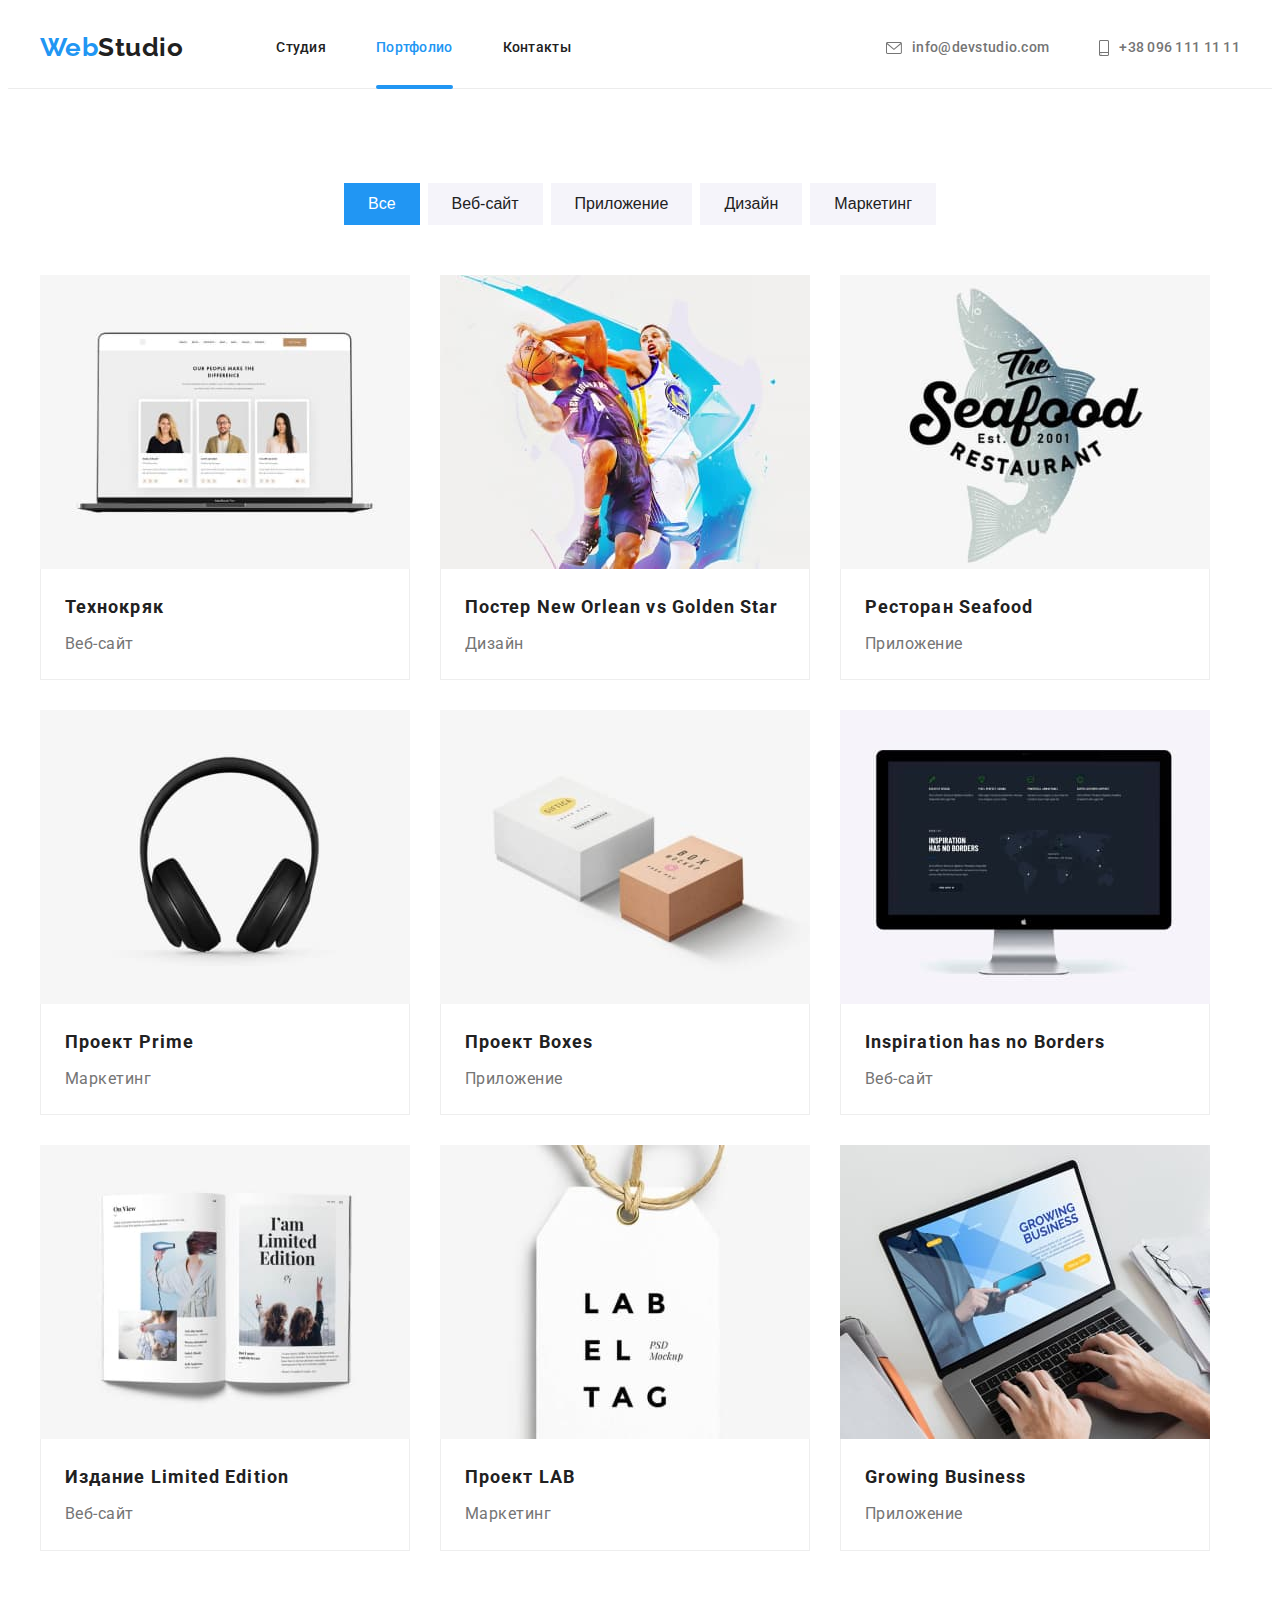
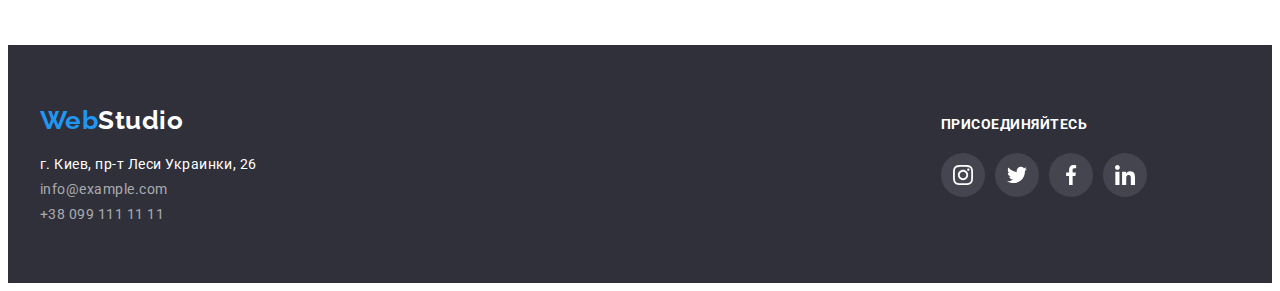
==== portfolio.html @ 26cce3b7 "+" ====
<!DOCTYPE html>
<html lang="ru">

<head>
    <meta charset="UTF-8">
    <meta http-equiv="X-UA-Compatible" content="IE=edge">
    <meta name="viewport" content="width=device-width, initial-scale=1.0">
    <title>Document</title>
    <link
        href="https://fonts.googleapis.com/css2?family=Raleway:wght@700&family=Roboto:wght@400;500;700;900&display=swap"
        rel="stylesheet">
    <link rel="stylesheet" href="https://cdnjs.cloudflare.com/ajax/libs/modern-normalize/1.1.0/modern-normalize.min.css"
        integrity="sha512-wpPYUAdjBVSE4KJnH1VR1HeZfpl1ub8YT/NKx4PuQ5NmX2tKuGu6U/JRp5y+Y8XG2tV+wKQpNHVUX03MfMFn9Q=="
        crossorigin="anonymous" referrerpolicy="no-referrer" />
    <link rel="stylesheet" href="./css/styles.css">
</head>

<body>
    <!--шапка сайта-->
    <header class="header">
        <div class="container main-nav">
            <nav class="site-nav">
                <a href="./index.html" class="logo-header">
                    <span class="accent-logo">Web</span>Studio
                </a>
                <ul class="site-nav list">
                    <li class="item"><a href="./index.html" class="nav-link">Студия</a></li>
                    <li class="item"><a href="./portfolio.html" class="nav-link active-page">Портфолио</a></li>
                    <li class="item"><a href="" class="nav-link">Контакты</a></li>
                </ul>
            </nav>
            <ul class="info-header">
                <li class="item"><a href="mailto:info@devstudio.com" class="nav-info">
                        <svg class="icon-mail" width="16px" height="12px">
                            <use href='./images/sprite.svg#icon-mail'></use>
                        </svg>
                        info@devstudio.com</a></li>
                <li class="item"><a href="tel:+380961111111" class="nav-info">
                        <svg class="icon-phone" width="10px" height="16px">
                            <use href='./images/sprite.svg#icon-phone'></use>
                        </svg>
                        +38 096 111 11 11</a></li>
            </ul>
        </div>
    </header>

    <!-- main сайта -->
    <main>
        <!-- Портфолио -->
        <section class="section">
            <div class="container">
                <h1 class="portfolio-main visually-hidden">Портфолио</h1>
                <ul class="filter">
                    <li class="item"><button type="button" class="filter-button active-button">Все</button></li>
                    <li class="item"><button type="button" class="filter-button">Веб-сайт</button></li>
                    <li class="item"><button type="button" class="filter-button">Приложение</button></li>
                    <li class="item"><button type="button" class="filter-button">Дизайн</button></li>
                    <li class="item"><button type="button" class="filter-button">Маркетинг</button></li>
                </ul>
                <ul class="portfolio-list">
                    <li class="item">
                        <a href="" class="portfolio-link">
                            <div class="thumb-portfolio">
                                <img src="./images/1.jpg" alt="список работников компании на ноутбуке" width="370">
                                <p class="thumb-text">Технокряк это современная площадка распространения коронавируса. Компании используют эту платформу для цифрового
                                    шпионажа и атак на защищённые сервера конкурентов.
                                </p>
                            </div>
                            <div class="portfolio-box">
                                <h3 class="portfolio-title">Технокряк</h3>
                                <p class="portfolio-text">Веб-сайт</p>
                            </div>
                        </a>
                    </li>
                    <li class="item">
                        <a href="" class="portfolio-link">
                            <div class="thumb-portfolio">
                                <img src="./images/2.jpg" alt="список работников компании на ноутбуке" width="370">
                                <p class="thumb-text"></p>
                            </div>
                            <div class="portfolio-box">
                                <h3 class="portfolio-title">Постер New Orlean vs Golden Star</h3>
                                <p class="portfolio-text">Дизайн</p>
                            </div>
                        </a>
                    </li>
                    <li class="item">
                        <a href="" class="portfolio-link">
                            <div class="thumb-portfolio">
                                <img src="./images/3.jpg" alt="список работников компании на ноутбуке" width="370">
                                <p class="thumb-text"></p>
                            </div>
                            <div class="portfolio-box">
                                <h3 class="portfolio-title">Ресторан Seafood</h3>
                                <p class="portfolio-text">Приложение</p>
                            </div>
                        </a>
                    </li>
                    <li class="item">
                        <a href="" class="portfolio-link">
                            <div class="thumb-portfolio">
                                <img src="./images/4.jpg" alt="список работников компании на ноутбуке" width="370">
                                <p class="thumb-text"></p>
                            </div>
                            <div class="portfolio-box">
                                <h3 class="portfolio-title">Проект Prime</h3>
                                <p class="portfolio-text">Маркетинг</p>
                            </div>
                        </a>
                    </li>
                    <li class="item">
                        <a href="" class="portfolio-link">
                            <div class="thumb-portfolio">
                                <img src="./images/5.jpg" alt="список работников компании на ноутбуке" width="370">
                                <p class="thumb-text"></p>
                            </div>
                            <div class="portfolio-box">
                                <h3 class="portfolio-title">Проект Boxes</h3>
                                <p class="portfolio-text">Приложение</p>
                            </div>
                        </a>
                    </li>
                    <li class="item">
                        <a href="" class="portfolio-link">
                            <div class="thumb-portfolio">
                                <img src="./images/6.jpg" alt="список работников компании на ноутбуке" width="370">
                                <p class="thumb-text"></p>
                            </div>
                            <div class="portfolio-box">
                                <h3 class="portfolio-title">Inspiration has no Borders</h3>
                                <p class="portfolio-text">Веб-сайт</p>
                            </div>
                        </a>
                    </li>
                    <li class="item">
                        <a href="" class="portfolio-link">
                            <div class="thumb-portfolio">
                                <img src="./images/7.jpg" alt="список работников компании на ноутбуке" width="370">
                                <p class="thumb-text"></p>
                            </div>
                            <div class="portfolio-box">
                                <h3 class="portfolio-title">Издание Limited Edition</h3>
                                <p class="portfolio-text">Веб-сайт</p>
                            </div>
                        </a>
                    </li>
                    <li class="item">
                        <a href="" class="portfolio-link">
                            <div class="thumb-portfolio">
                                <img src="./images/8.jpg" alt="список работников компании на ноутбуке" width="370">
                                <p class="thumb-text"></p>
                            </div>
                            <div class="portfolio-box">
                                <h3 class="portfolio-title">Проект LAB</h3>
                                <p class="portfolio-text">Маркетинг</p>
                            </div>
                        </a>
                    </li>
                    <li class="item">
                        <a href="" class="portfolio-link">
                            <div class="thumb-portfolio">
                                <img src="./images/9.jpg" alt="список работников компании на ноутбуке" width="370">
                                <p class="thumb-text"></p>
                            </div>
                            <div class="portfolio-box">
                                <h3 class="portfolio-title">Growing Business</h3>
                                <p class="portfolio-text">Приложение</p>
                            </div>
                        </a>
                    </li>
                </ul>
        </section>
        </div>

    </main>
    <!--Футер сайта-->
    <footer class="footer-page">
        <div class="container footer-nav">
            <div class="address-box">
                <a href="./index.html" class="logo-footer">
                    <span class="accent-logo">Web</span>Studio
                </a>
                <address class="address">
                    <a href="https://goo.gl/maps/AYaL6vAWbD5dz4p6A" target="_blank" rel="noopener noreferrer"
                        class="map-link">г. Киев,
                        пр-т Леси Украинки, 26</a>
                    <a href="mailto:info@example.com" class="item">info@example.com</a>
                    <a href="tel:+380991111111" class="item">+38 099 111 11 11</a>
                </address>
            </div>
            <div class="join-box">
                <h2 class="join-title">присоединяйтесь</h2>
                <ul class="join-links">
                    <li class="social-link">
                        <a href="#" class="icon-link" aria-label="instagram">
                            <svg class="" width="20px" height="20px">
                                <use href="./images/sprite.svg#icon-instagram"></use>
                            </svg>
                        </a>
                    </li>
                    <li class="social-link">
                        <a href="#" class="icon-link" aria-label="twitter">
                            <svg class="" width="20px" height="20px">
                                <use href="./images/sprite.svg#icon-twitter"></use>
                            </svg>
                        </a>
                    </li>
                    <li class="social-link">
                        <a href="#" class="icon-link" aria-label="facebook">
                            <svg class="" width="20px" height="20px">
                                <use href="./images/sprite.svg#icon-facebook"></use>
                            </svg>
                        </a>
                    </li>
                    <li class="social-link">
                        <a href="#" class="icon-link" aria-label="linkedin">
                            <svg class="" width="20px" height="20px">
                                <use href="./images/sprite.svg#icon-linkedin"></use>
                            </svg>
                        </a>
                    </li>
                </ul>
            </div>
        </div>
    </footer>
</body>

</html>
---- css/styles.css ----
:root {
  --primary-text-color: #212121;
  --text-color: #757575;
  --accent-text-color: rgba(255, 255, 255, 0.6);
  --accent-color: #2196f3;
  --primary-white-color: #ffffff;
  --accent-white-color: #f5f4fa;
  --bg-color: #2f303a;
  --primary-bg-color: #e5e5e5;
}

body {
  font-family: Roboto, sans-serif;
  font-weight: 500;
  letter-spacing: 0.03em;
  color: var(--primary-text-color);
}

ul {
  list-style: none;
  margin: 0;
  padding: 0;
}

a {
  text-decoration: none;
}

h1,
h2,
h3,
p {
  margin-top: 0;
  margin-bottom: 0;
}

.visually-hidden {
  position: absolute;
  clip: rect(0 0 0 0);
  width: 1px;
  height: 1px;
  margin: -1px;
}

img {
  display: block;
}

.section-title {
  margin-bottom: 50px;

  font-weight: 700;
  font-size: 36px;
  line-height: 1.17;
  text-align: center;
}

.container {
  width: 1200px;
  margin-left: auto;
  margin-right: auto;
  padding-left: 15px;
  padding-right: 15px;
}

.section {
  padding-top: 94px;
  padding-bottom: 94px;
}

.section-nopadding {
  padding-top: 0;
  padding-bottom: 94px;
}

/* --------Header--------- */
/* Лого */
.header {
  border-bottom: 1px solid #ececec;
}

.logo-header {
  margin-right: 93px;

  font-family: Raleway, sans-serif;
  font-weight: 700;
  font-size: 26px;
  line-height: 1.2;
  color: var(--primary-text-color);
}

.logo-footer {
  color: var(--primary-white-color);
  font-family: Raleway;
  font-weight: 700;
  font-size: 26px;
  line-height: 1.19;
}

.accent-logo {
  color: var(--accent-color);
}

/* Навигация */
.main-nav {
  display: flex;
  align-items: center;
}

.site-nav {
  display: flex;
  align-items: center;
}

.info-header {
  display: flex;
  margin-left: auto;
  justify-content: center;
  align-items: center;
}

.info-header .item:not(:last-child) {
  margin-right: 50px;
}

.nav-link {
  position: relative;
  display: block;
  padding-top: 32px;
  padding-bottom: 32px;
  font-size: 14px;
  line-height: 1.14;
  letter-spacing: 0.02em;
  color: var(--primary-text-color);

  transition: color 250ms cubic-bezier(0.4, 0, 0.2, 1);
}

.nav-link:hover,
.nav-link:focus {
  color: var(--accent-color);
}

.active-page {
  color: var(--accent-color);
}

.nav-link.active-page::after {
  content: "";
  position: absolute;
  display: block;
  width: 100%;
  height: 4px;
  left: 0;
  bottom: -1px;
  background-color: var(--accent-color);
  border-radius: 2px;
}

.nav-info {
  display: flex;
  align-items: center;
  justify-content: center;
  text-align: center;

  color: var(--text-color);
  fill: var(--text-color);
  font-size: 14px;
  line-height: 1.14;
  letter-spacing: 0.02em;

  transition: color 250ms cubic-bezier(0.4, 0, 0.2, 1);
}

.icon-mail {
  margin-right: 10px;

  transition: fill 250ms cubic-bezier(0.4, 0, 0.2, 1);
}

.icon-phone {
  margin-right: 10px;

  transition: fill 250ms cubic-bezier(0.4, 0, 0.2, 1);
}

.nav-info:hover,
.nav-info:focus {
  color: var(--accent-color);
  fill: var(--accent-color);
}

.site-nav .item:not(:last-child) {
  margin-right: 50px;
}

/* ------Hero-page------ */
.overlay {
  max-width: 1600px;
  margin-left: auto;
  margin-right: auto;
  background-image: linear-gradient(
      rgba(47, 48, 58, 0.4),
      rgba(47, 48, 58, 0.4)
    ),
    url(../images/headerbg.jpg);
}

.hero-page {
  padding-top: 200px;
  text-align: center;
  background-color: var(--bg-color);
  padding-bottom: 200px;
}

.hero-title {
  margin-bottom: 30px;

  font-weight: 900;
  font-size: 44px;
  line-height: 1.36;
  letter-spacing: 0.06em;
  text-transform: uppercase;
  color: var(--primary-white-color);
}

.hero-button {
  padding: 10px 32px;
  font-family: Roboto;
  font-weight: 700;
  font-size: 16px;
  line-height: 1.9;
  letter-spacing: 0.06em;
  color: var(--primary-white-color);
  background-color: var(--accent-color);
  cursor: pointer;
  box-shadow: 0px 4px 4px rgba(0, 0, 0, 0.15);
  border-radius: 4px;

  transition: background-color 250ms cubic-bezier(0.4, 0, 0.2, 1);
}

.hero-button:hover,
.hero-button:focus {
  background-color: #188ce8;
}

/* -----Приемущества-----*/
.feature-box {
  display: flex;
  flex-wrap: wrap;
  justify-content: center;
  align-items: center;

  margin-bottom: 30px;
  width: 270px;
  height: 120px;
  background: #f5f4fa;
  border-radius: 4px;
}

.icon-feauture {
  display: flex;
}

.features-list {
  display: flex;
  flex-wrap: wrap;
}

.features-list .item:not(:last-child) {
  margin-right: 30px;
}

.features-list .item {
  width: 270px;
}

.feautures-title {
  margin-bottom: 10px;

  font-weight: 700;
  font-size: 14px;
  line-height: 1.14;
  text-transform: uppercase;
}

.feautures-text {
  font-weight: 400;
  font-size: 14px;
  line-height: 1.7;
  color: var(--text-color);
}

/* ------Чем Мы Занимаемся------ */
.thumb-example {
  position: relative;
  display: flex;
}

.thumb-example:not(:last-child) {
  margin-right: 30px;
}

.thumb-example::after {
  position: absolute;
  display: inline-block;
  content: "";
  bottom: 0;

  width: 100%;
  height: 70px;
  background: rgba(47, 48, 58, 0.8);

  z-index: 1;
}

.example-text {
  position: absolute;
  bottom: 0;

  padding-left: 83px;
  padding-bottom: 27px;
  font-weight: 700;
  font-size: 14px;
  line-height: 1.14;
  text-align: center;
  text-transform: uppercase;
  color: var(--primary-white-color);

  z-index: 2;
}

.examples {
  display: flex;
  flex-wrap: wrap;
}

.examples-title {
  margin-bottom: 50px;
}

/* ------Наша Комнада------- */
.team-list {
  display: flex;
  flex-wrap: wrap;
  text-align: center;
}

.team-list .item {
  background-color: #fff;
  box-shadow: 0px 1px 3px rgba(0, 0, 0, 0.12), 0px 1px 1px rgba(0, 0, 0, 0.14),
    0px 2px 1px rgba(0, 0, 0, 0.2);
  border-radius: 0px 0px 4px 4px;
}

.team-list .item:not(:last-child) {
  margin-right: 30px;
}

.our-team {
  background-color: var(--accent-white-color);
}

.team-name {
  margin-bottom: 10px;
  font-weight: 500;
  font-size: 16px;
  line-height: 1.2;
  text-align: center;
}

.work-title {
  margin-bottom: 16px;

  font-weight: 400;
  font-size: 16px;
  line-height: 1.2;
  text-align: center;
  color: var(--text-color);
}

.team-box {
  padding-left: 32px;
  padding-right: 32px;
  padding-top: 30px;
  padding-bottom: 30px;
}

/* Социфльные сети */
.social-links {
  display: flex;
  align-items: center;
}

.social-link {
  display: flex;
  flex-wrap: wrap;
  align-items: center;
  justify-content: center;
  width: 44px;
  height: 44px;
}

.social-link:not(:last-child) {
  margin-right: 10px;
}

.link-icon {
  display: flex;
  flex-wrap: wrap;
  align-items: center;
  justify-content: center;
  width: 100%;
  height: 100%;
  border-radius: 50%;
  background-color: var(--primary-white-color);
  fill: #afb1b8;

  transition: background-color 250ms cubic-bezier(0.4, 0, 0.2, 1);
}

.social-icon {
  transition: fill 250ms cubic-bezier(0.4, 0, 0.2, 1);
}

.link-icon:hover,
.link-icon:focus {
  background-color: var(--accent-color);
}

.link-icon:hover .social-icon,
.link-icon:focus .social-icon {
  fill: var(--primary-white-color);
}

/* -----------Постоянные клиенты---------- */
.clients-list {
  display: flex;
  flex-wrap: wrap;
}

.client-icon {
  border: 1px solid #afb1b8;
  box-sizing: border-box;
  border-radius: 4px;
  display: flex;
  flex-wrap: wrap;
  align-items: center;
  justify-content: center;
  width: 170px;
  height: 92px;

  transition: border 250ms cubic-bezier(0.4, 0, 0.2, 1);
}

.client-link:not(:last-child) {
  margin-right: 30px;
}

.company-icon {
  fill: #afb1b8;

  transition: fill 250ms cubic-bezier(0.4, 0, 0.2, 1);
}

.client-icon:hover .company-icon,
.client-icon:focus .company-icon {
  fill: var(--accent-color);
}

.client-icon:hover,
.client-icon:focus {
  border: 1px solid var(--accent-color);
}

/*--------Футер сайта---------*/
.footer-page {
  padding-top: 60px;
  padding-bottom: 60px;
  background-color: var(--bg-color);
  color: var(--primary-white-color);
}

.footer-nav {
  display: flex;
  align-items: baseline;
  justify-content: space-between;
}

.address-box {
  margin-right: 70px;
}

.address {
  display: flex;
  flex-direction: column;
  font-style: normal;
}

.map-link {
  margin-top: 20px;
  margin-bottom: 9px;
  color: var(--primary-white-color);
  font-weight: 400;
  font-size: 14px;
  line-height: 1.17;
}

.address .item {
  color: var(--accent-text-color);
  font-weight: 400;
  font-size: 14px;
  line-height: 1.17;

  transition: color 250ms cubic-bezier(0.4, 0, 0.2, 1);
}

.address .item:hover {
  color: var(--primary-white-color);
}

.address .item:not(:last-child) {
  margin-bottom: 9px;
}

.join-title {
  margin-bottom: 20px;

  font-weight: 700;
  font-size: 14px;
  line-height: 1.14;
  text-transform: uppercase;
}

.join-links {
  display: flex;
  margin-right: 93px;
}

.social-link {
  display: flex;
  flex-wrap: wrap;
  align-items: center;
  justify-content: center;
  width: 44px;
  height: 44px;
}

.icon-link {
  display: flex;
  flex-wrap: wrap;
  align-items: center;
  justify-content: center;
  width: 100%;
  height: 100%;
  border-radius: 50%;
  background-color: rgba(255, 255, 255, 0.1);
  fill: var(--primary-white-color);

  transition: background-color 250ms cubic-bezier(0.4, 0, 0.2, 1);
}

.icon-link:hover,
.icon-link:focus {
  background-color: var(--accent-color);
}

.subscribe {
  display: flex;
  flex-direction: column;
}

.subscribe-email {
  border: 1px solid rgba(255, 255, 255, 0.3);
  border-radius: 4px;
  background-color: #2f303a;
}

.subscribe-title {
  margin-bottom: 20px;

  font-size: 14px;
  line-height: 1.14;
  text-transform: uppercase;
}

.subscribe-box {
  display: flex;
  border: none;
  padding: 0;
}

.subscribe-email {
  font-family: inherit;

  width: 358px;
  height: 50px;
  margin-right: 12px;

  padding: 0 16px 0 16px;
}

.subscribe-email::placeholder {
  font-weight: 400;
  font-size: 16px;
  line-height: 1.25;
  color: rgba(255, 255, 255, 0.6);
}

.form-subscribe:focus {
  outline: none;
  border: 1px solid rgba(255, 255, 255, 0.3);
}

.submit-button-footer {
  display: inline-flex;
  padding-left: 29px;
  padding-right: 13px;

  background: var(--accent-color);
  box-shadow: 0px 4px 4px rgba(0, 0, 0, 0.15);
  border-radius: 4px;
  cursor: pointer;
  font-weight: 700;
  font-size: 16px;
  line-height: 1.87;
  align-items: center;
  text-align: center;
  letter-spacing: 0.06em;
  color: var(--primary-white-color);
  border: none;
}

.submit-button-footer::after {
  content: "";
  width: 24px;
  height: 24px;
  margin-left: 10px;

  background-image: url(../images/sendfooter.svg);
  background-size: contain;
}

/*-------Портфолио-------- */
.filter {
  display: flex;
  justify-content: center;
  text-align: center;
  margin-top: 0;
  margin-bottom: 50px;
}

.filter .item:not(:last-child) {
  margin-right: 8px;
}

.filter-button {
  padding: 6px 22px;

  color: var(--primary-text-color);
  background-color: var(--accent-white-color);
  font-weight: 500;
  font-size: 16px;
  line-height: 1.6;
  text-align: center;
  cursor: pointer;
  border-color: transparent;

  transition: box-shadow 250ms cubic-bezier(0.4, 0, 0.2, 1),
    color 250ms cubic-bezier(0.4, 0, 0.2, 1),
    background-color 250ms cubic-bezier(0.4, 0, 0.2, 1);
}

.filter-button:hover,
.filter-button:focus {
  background-color: var(--accent-color);
  color: var(--primary-white-color);
  box-shadow: 0px 3px 1px rgba(0, 0, 0, 0.1), 0px 1px 2px rgba(0, 0, 0, 0.08),
    0px 2px 2px rgba(0, 0, 0, 0.12);
}

.active-button {
  background-color: var(--accent-color);
  color: var(--primary-white-color);
}

.portfolio-title {
  margin-bottom: 4px;

  font-weight: 700;
  font-size: 18px;
  line-height: 2;
  letter-spacing: 0.06em;
  color: var(--primary-text-color);
}

.portfolio-text {
  color: var(--text-color);
  font-weight: 400;
  font-size: 16px;
  line-height: 1.9;
  color: var(--text-color);
}

.portfolio-list {
  display: flex;
  flex-wrap: wrap;
}

.portfolio-list .item {
  background: #ffffff;
  margin-right: 30px;
  margin-bottom: 30px;
}

.portfolio-list .item:nth-last-child(-n + 3) {
  margin-bottom: 0px;
}

.portfolio-list .item:nth-child(3n) {
  margin-right: 0px;
}

.portfolio-box {
  padding-top: 20px;
  padding-bottom: 20px;
  padding-left: 24px;
  padding-right: 24px;

  background: #ffffff;
  border: 1px solid #eeeeee;
  border-top: none;
}

.thumb-portfolio {
  position: relative;
  overflow: hidden;
}

.portfolio-link {
  display: block;
  transition: box-shadow 250ms cubic-bezier(0.4, 0, 0.2, 1);
}

.portfolio-link:hover,
.portfolio-link:focus {
  box-shadow: 0px 1px 1px rgba(0, 0, 0, 0.12), 0px 4px 4px rgba(0, 0, 0, 0.06),
    1px 4px 6px rgba(0, 0, 0, 0.16);
}

.thumb-text {
  position: absolute;
  display: block;
  width: 100%;
  height: 100%;
  top: 0;
  left: 0;

  padding: 63px 24px;
  transform: translateY(100%);
  transition: transform 250ms cubic-bezier(0.4, 0, 0.2, 1);
  opacity: 0;

  font-weight: 400;
  font-size: 18px;
  line-height: 1.5;
  color: var(--primary-white-color);
  background-color: rgba(33, 150, 243, 0.9);
}

.portfolio-link:hover .thumb-text {
  opacity: 1;
  transform: translateY(0);
}

/* -------Модальное окно------- */
.backdrop {
  position: fixed;
  top: 0;
  left: 0;
  width: 100%;
  height: 100%;
  background-color: rgba(0, 0, 0, 0.2);

  opacity: 1;
  transition: opacity 250ms cubic-bezier(0.4, 0, 0.2, 1);
}

.backdrop.is-hidden {
  opacity: 0;
  pointer-events: none;
}

.backdrop.is-hidden.modal {
  transform: translate(-50%, -50%), scale(0.9);
}

.modal {
  position: absolute;
  top: 50%;
  left: 50%;

  width: 528px;
  height: 581px;
  background-color: var(--primary-white-color);

  transform: translate(-50%, -50%) scale(1);
  transition: opacity 250ms cubic-bezier(0.4, 0, 0.2, 1);

  padding: 40px;
}

.button-close {
  position: absolute;
  top: 8px;
  right: 8px;

  width: 30px;
  height: 30px;
  border-radius: 50%;
  background: #ffffff;
  border: 1px solid rgba(0, 0, 0, 0.1);
  cursor: pointer;
}

.icon-close {
  transition: fill 250ms cubic-bezier(0.4, 0, 0.2, 1);
}

.button-close:hover .icon-close {
  fill: var(--accent-color);
}

.modal-title {
  display: block;
  font-size: 20px;
  line-height: 1.15;
  text-align: center;

  margin-bottom: 12px;
}

.form {
  padding: 0;
  border: none;
}

.form-input {
  display: block;
  width: 100%;
  height: 40px;

  margin-bottom: 10px;
  margin-top: 4px;
  padding: 0 10px 0 42px;

  border: 1px solid rgba(33, 33, 33, 0.2);
  border-radius: 4px;

  transition: border 250ms cubic-bezier(0.4, 0, 0.2, 1);
}

.form-input:focus {
  outline: none;
  border: 1px solid var(--accent-color);
}

.form-input:focus + svg {
  fill: var(--accent-color);
}

.form-icon {
  display: block;
  position: absolute;
  top: 35%;
  left: 15px;

  transition: fill 250ms cubic-bezier(0.4, 0, 0.2, 1);
}

.form-box {
  position: relative;

  font-weight: 400;
  font-size: 12px;
  line-height: 1.16;
  letter-spacing: 0.01em;

  color: var(--text-color);
}

.comment {
  width: 100%;
  height: 120px;
  display: block;
  resize: none;

  margin-top: 4px;
  margin-bottom: 20px;
  padding: 12px 16px;

  border: 1px solid rgba(33, 33, 33, 0.2);
  border-radius: 4px;

  transition: border 250ms cubic-bezier(0.4, 0, 0.2, 1);
}

.comment::placeholder {
  font-weight: 400;
  font-size: 14px;
  line-height: 1.14;
  letter-spacing: 0.01em;

  color: rgba(117, 117, 117, 0.5);
}

.comment:focus {
  outline: none;
  border: 1px solid var(--accent-color);
}

.policy-box {
  display: flex;
  align-items: center;

  margin-bottom: 30px;

  font-weight: 400;
  font-size: 14px;
  line-height: 1.7;
  color: var(--text-color);
}

.policy-box a {
  color: var(--accent-color);
  text-decoration: underline;
}

.policy-checkbox {
  position: absolute;
  clip: rect(0 0 0 0);
  width: 1px;
  height: 1px;
  margin: -1px;
  overflow: hidden;
}

.policy-box::before {
  display: inline-block;
  content: "";
  width: 15px;
  height: 15px;
  border: 1px solid #212121;
  border-radius: 2px;

  margin-right: 7px;
}

.policy-checkbox:checked + .policy-box::before {
  border-color: transparent;
  background-color: var(--accent-color);
  background-image: url(../images/checkbox.svg);
  background-repeat: no-repeat;
  background-position: center;
  background-size: contain;
}

.policy-checkbox:focus + .policy-box::before {
  outline: 1px solid var(--accent-color);
}

.submit-button {
  display: flex;
  margin-left: auto;
  margin-right: auto;

  padding: 10px 56px;

  background: var(--accent-color);
  box-shadow: 0px 4px 4px rgba(0, 0, 0, 0.15);
  border-radius: 4px;
  border: none;
  cursor: pointer;
  font-weight: 700;
  font-size: 16px;
  line-height: 1.9;
  letter-spacing: 0.06em;
  color: var(--primary-white-color);
}
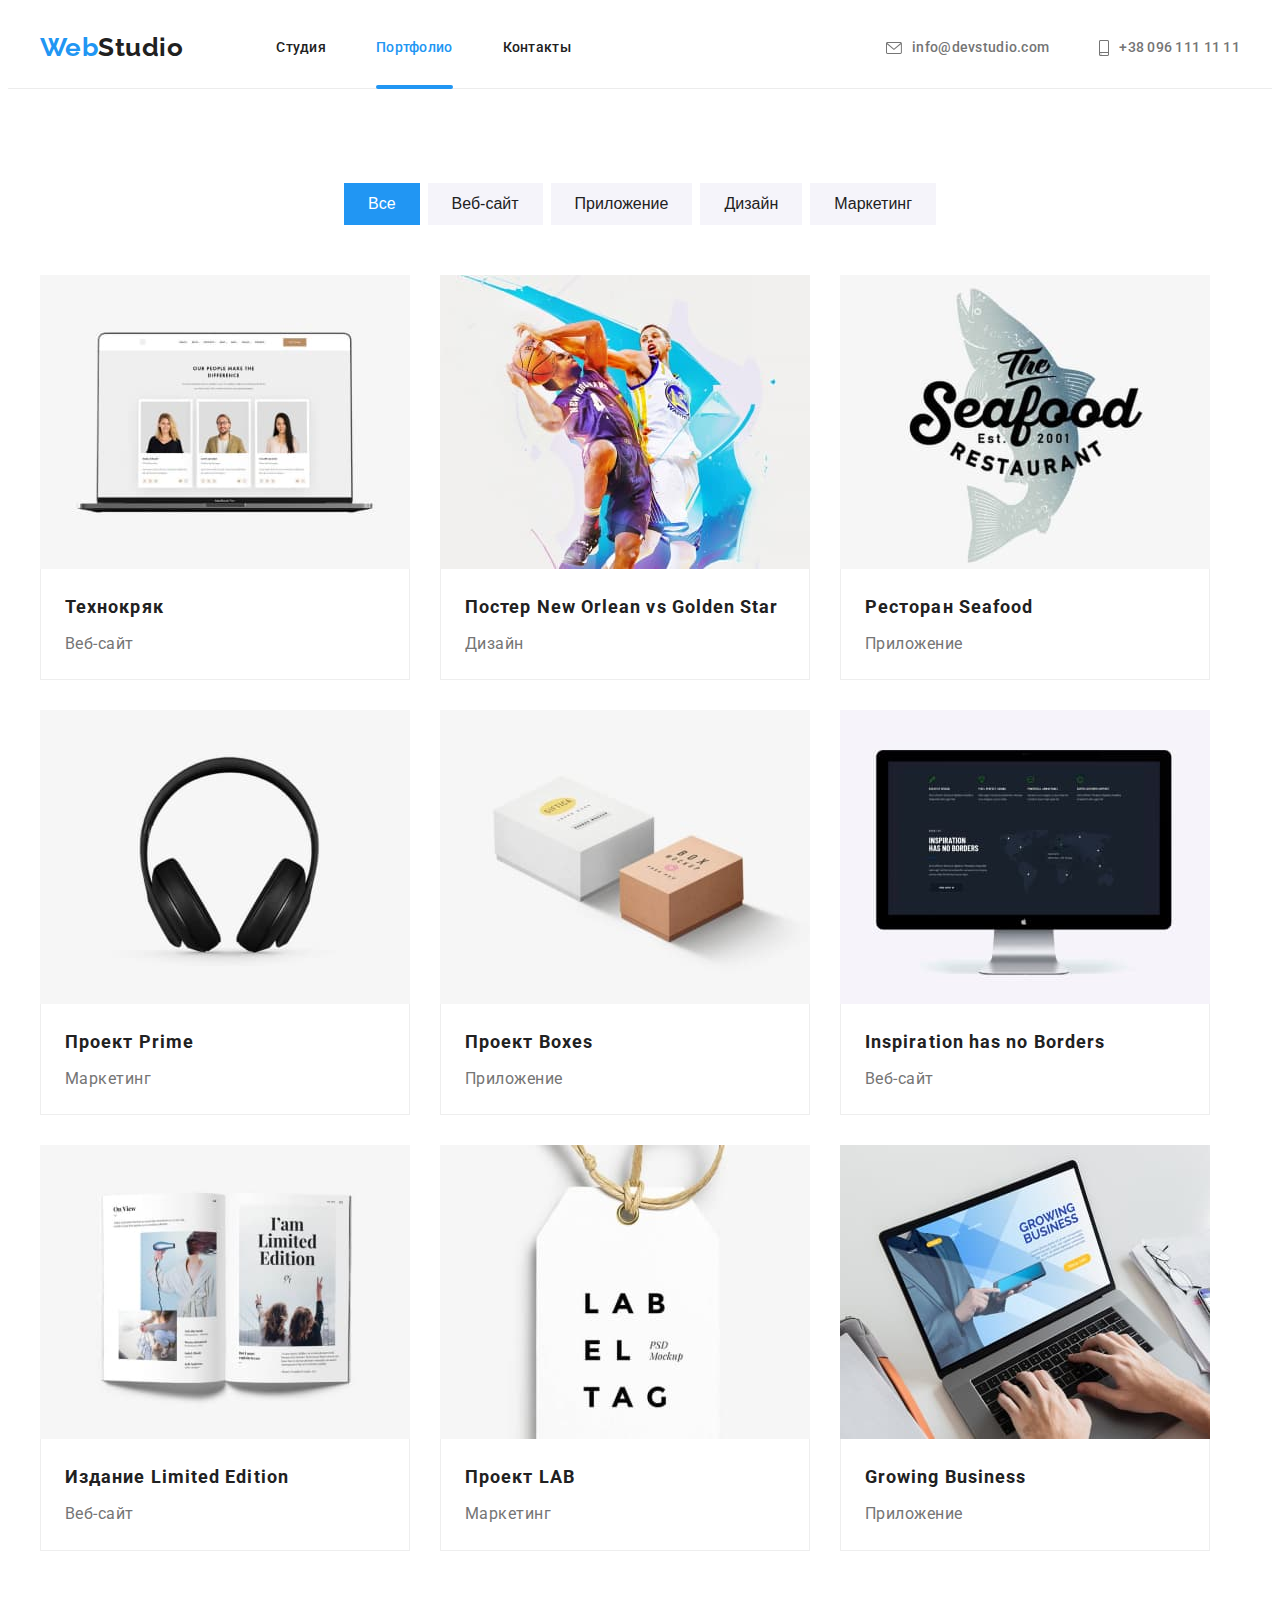
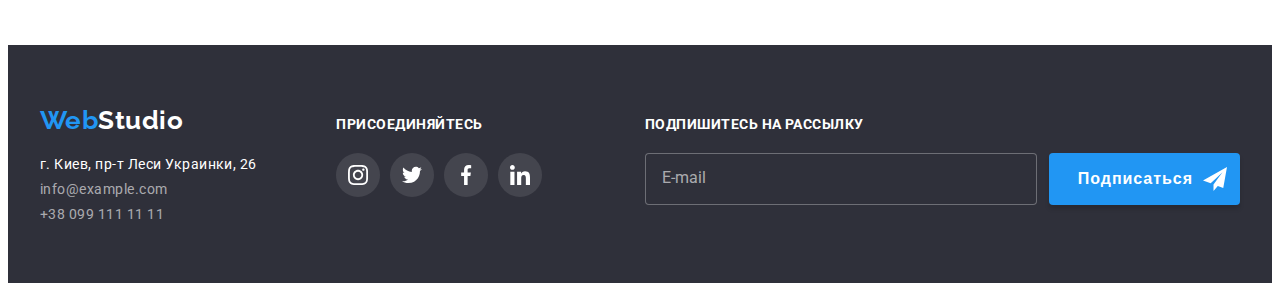
==== commit 1920915e: "+" ====
--- a/portfolio.html
+++ b/portfolio.html
@@ -173,7 +173,6 @@
         </div>
 
     </main>
-    <!--Футер сайта-->
     <footer class="footer-page">
         <div class="container footer-nav">
             <div class="address-box">
@@ -221,6 +220,13 @@
                     </li>
                 </ul>
             </div>
+            <div class="subscribe">
+                <b class="subscribe-title">Подпишитесь на рассылку</b>
+                <form class="subscribe-box">
+                    <input type="email" class="subscribe-email" placeholder="E-mail">
+                    <button type="submit" class="submit-button-footer">Подписаться</button>
+                </form>
+            </div>
         </div>
     </footer>
 </body>
--- a/css/styles.css
+++ b/css/styles.css
@@ -575,6 +575,7 @@
   border: 1px solid rgba(255, 255, 255, 0.3);
   border-radius: 4px;
   background-color: #2f303a;
+  color: rgba(255, 255, 255, 0.6);
 }
 
 .subscribe-title {
@@ -696,7 +697,6 @@
 }
 
 .portfolio-text {
-  color: var(--text-color);
   font-weight: 400;
   font-size: 16px;
   line-height: 1.9;
@@ -782,6 +782,7 @@
   width: 100%;
   height: 100%;
   background-color: rgba(0, 0, 0, 0.2);
+  z-index: 5;
 
   opacity: 1;
   transition: opacity 250ms cubic-bezier(0.4, 0, 0.2, 1);
@@ -801,8 +802,8 @@
   top: 50%;
   left: 50%;
 
-  width: 528px;
-  height: 581px;
+  min-width: 528px;
+  min-height: 581px;
   background-color: var(--primary-white-color);
 
   transform: translate(-50%, -50%) scale(1);
@@ -923,6 +924,7 @@
 .policy-box {
   display: flex;
   align-items: center;
+  justify-content: center;
 
   margin-bottom: 30px;
 
